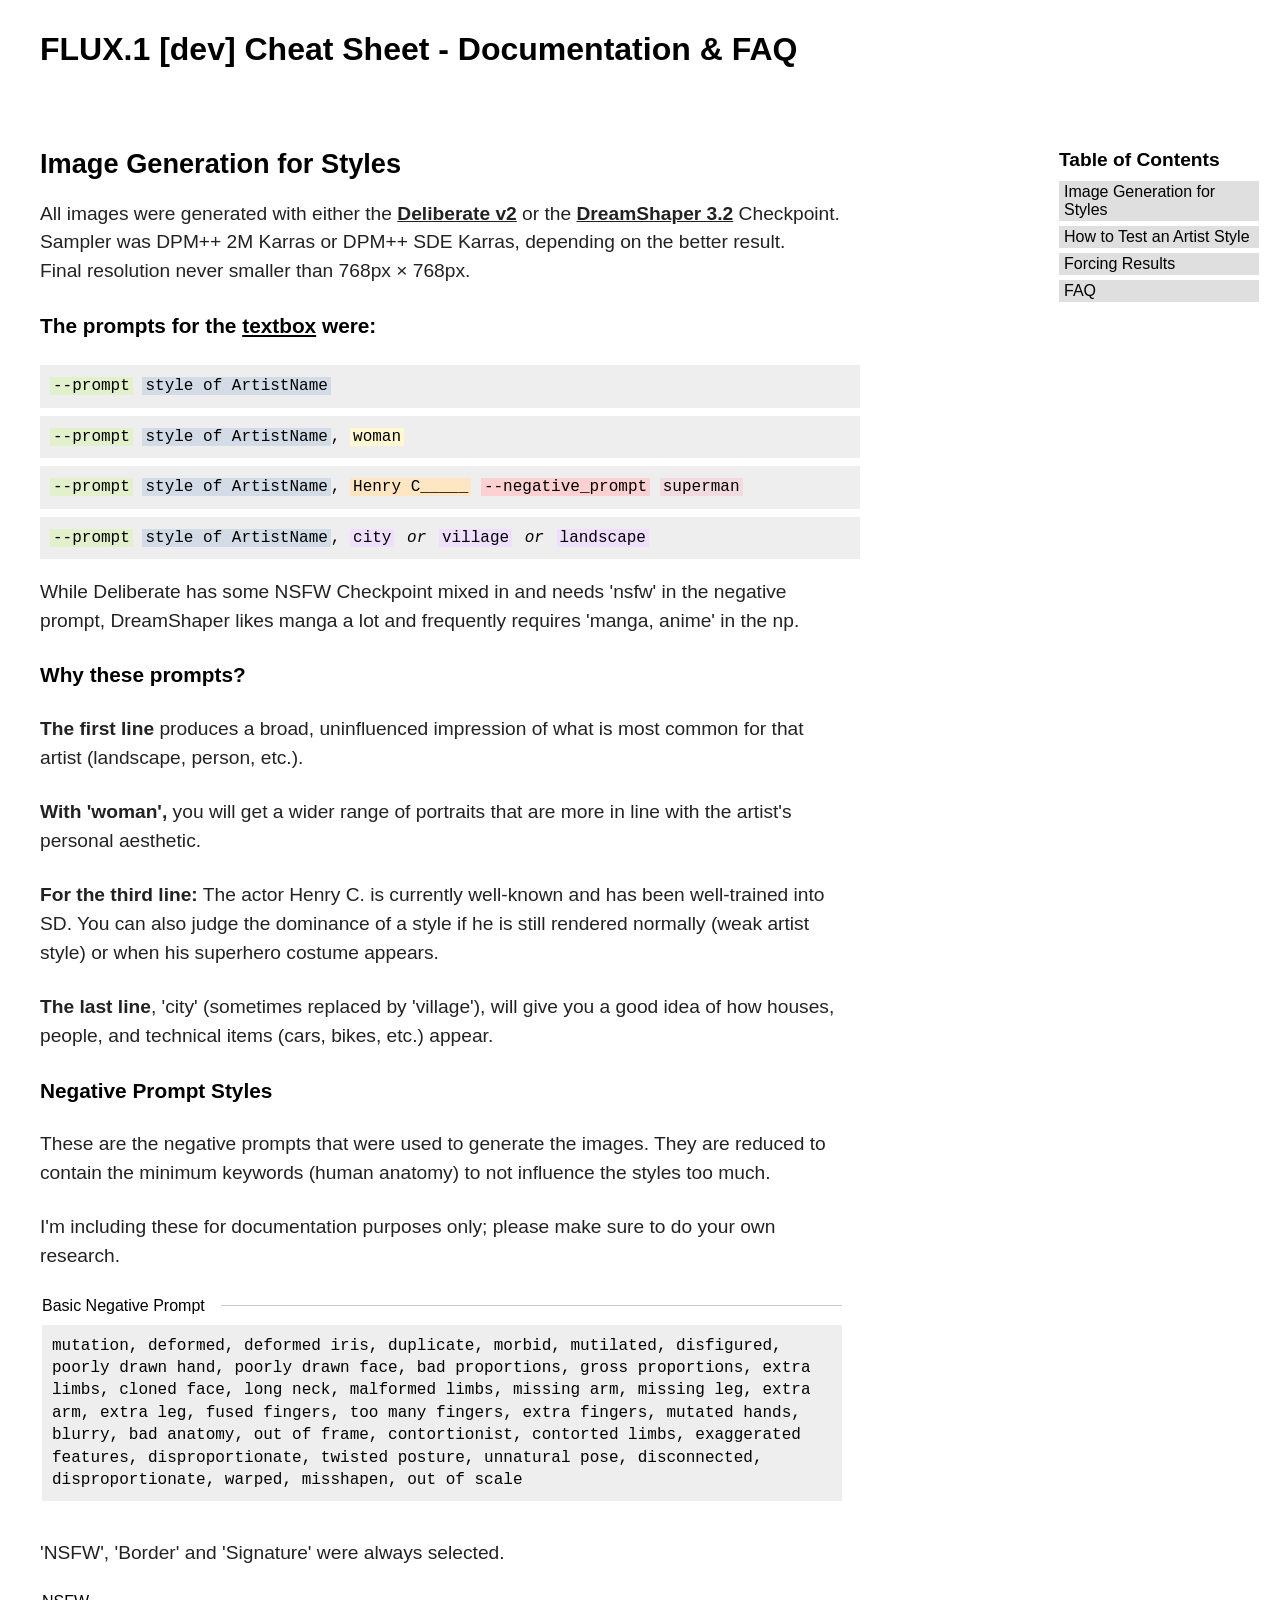
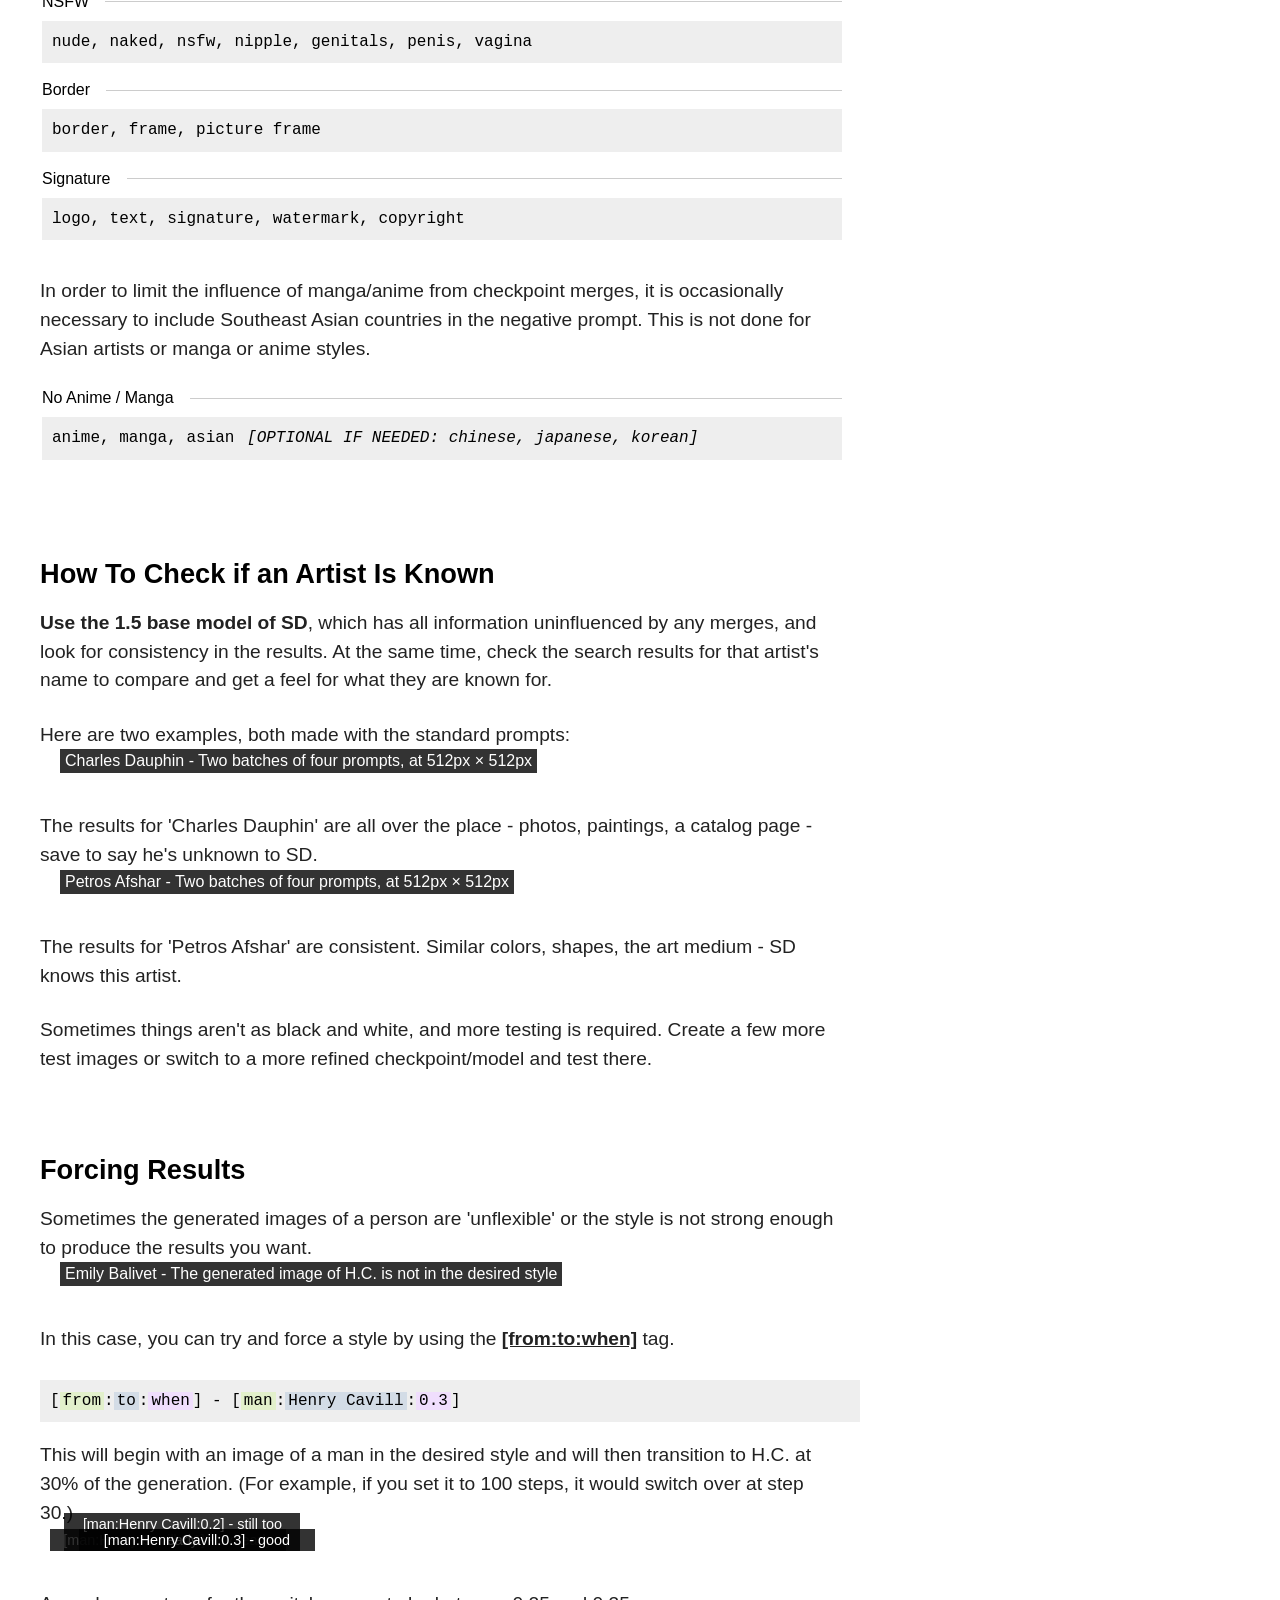
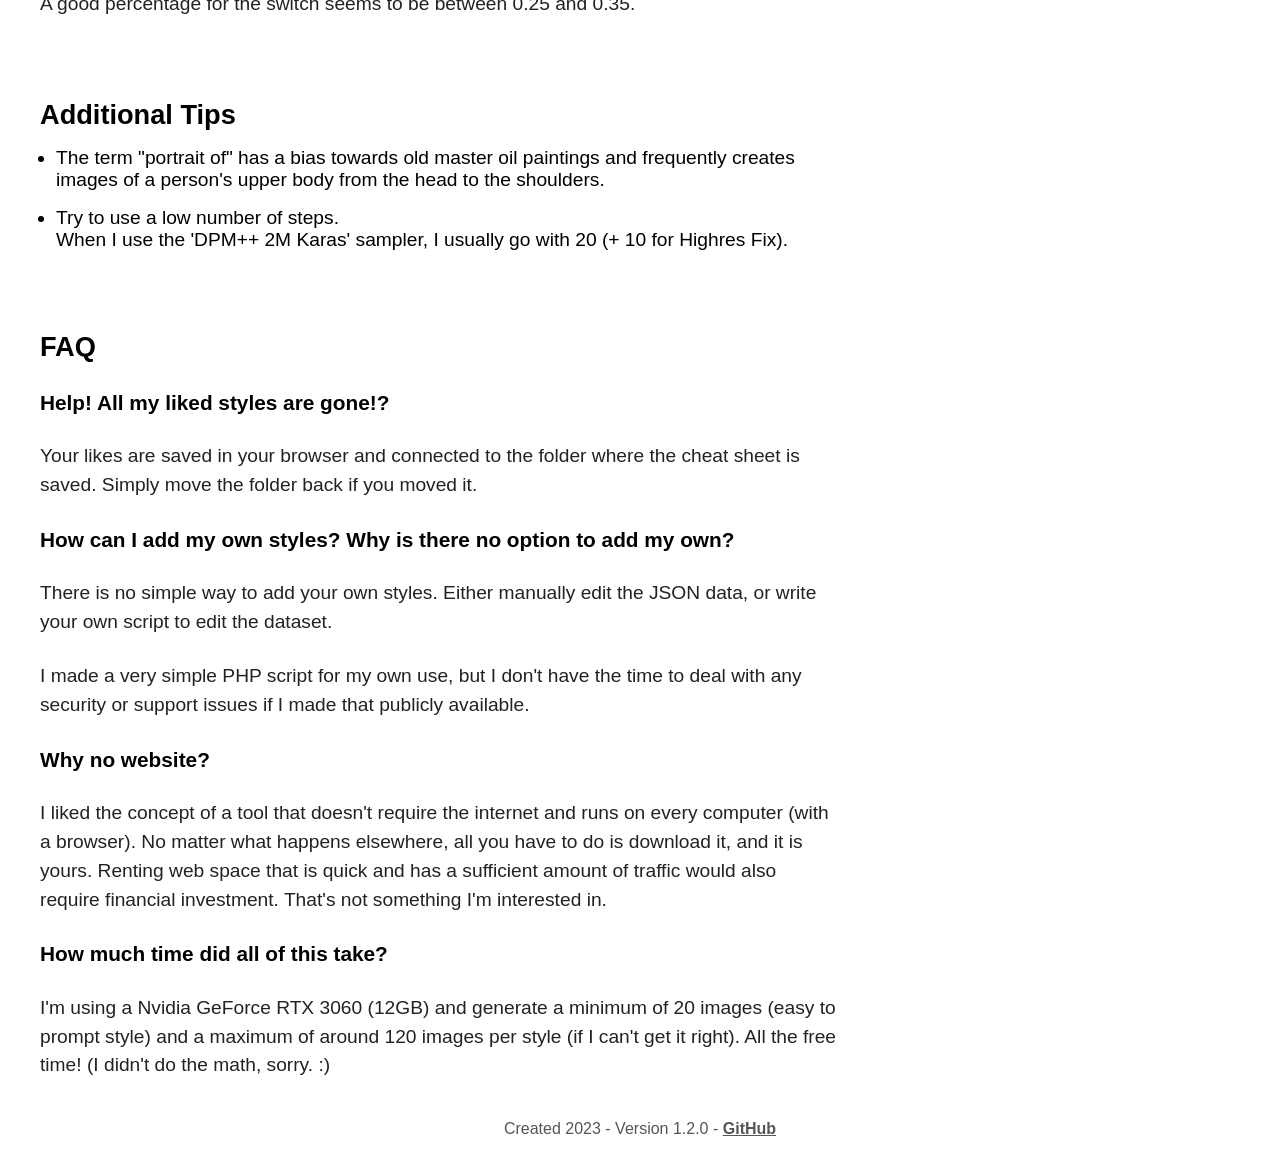
==== documentation/index.html @ 7daa6815 "Begin adaptation to Flux" ====
<!DOCTYPE html>
<html>
  <head>
    <meta charset="utf-8" />
    <title>FLUX.1 [dev] - Cheat Sheet</title>
    <link href="../img/other/favicon.ico" rel="icon" type="image/x-icon" />
    <script src="../src/lazyload.min.js"></script>
    <style>
      /* roboto-condensed-regular - latin */
      @font-face {
        font-display: swap;
        font-family: "Roboto Condensed";
        font-style: normal;
        font-weight: 400;
        src: url("../fonts/roboto-condensed-v25-latin-regular.eot"); /* IE9 Compat Modes */
        src: url("../fonts/roboto-condensed-v25-latin-regular.eot?#iefix")
            format("embedded-opentype"),
          /* IE6-IE8 */ url("../fonts/roboto-condensed-v25-latin-regular.woff2")
            format("woff2"),
          /* Super Modern Browsers */
            url("../fonts/roboto-condensed-v25-latin-regular.woff")
            format("woff"),
          /* Modern Browsers */
            url("../fonts/roboto-condensed-v25-latin-regular.ttf")
            format("truetype"),
          /* Safari, Android, iOS */
            url("../fonts/roboto-condensed-v25-latin-regular.svg#RobotoCondensed")
            format("svg"); /* Legacy iOS */
      }

      /* roboto-condensed-700 - latin */
      @font-face {
        font-display: swap;
        font-family: "Roboto Condensed";
        font-style: normal;
        font-weight: 700;
        src: url("../fonts/roboto-condensed-v25-latin-700.eot"); /* IE9 Compat Modes */
        src: url("../fonts/roboto-condensed-v25-latin-700.eot?#iefix")
            format("embedded-opentype"),
          /* IE6-IE8 */ url("../fonts/roboto-condensed-v25-latin-700.woff2")
            format("woff2"),
          /* Super Modern Browsers */
            url("../fonts/roboto-condensed-v25-latin-700.woff") format("woff"),
          /* Modern Browsers */
            url("../fonts/roboto-condensed-v25-latin-700.ttf")
            format("truetype"),
          /* Safari, Android, iOS */
            url("../fonts/roboto-condensed-v25-latin-700.svg#RobotoCondensed")
            format("svg"); /* Legacy iOS */
      }

      /* roboto-slab-regular - latin */
      @font-face {
        font-display: swap;
        font-family: "Roboto Slab";
        font-style: normal;
        font-weight: 400;
        src: url("../fonts/roboto-slab-v24-latin-regular.eot"); /* IE9 Compat Modes */
        src: url("../fonts/roboto-slab-v24-latin-regular.eot?#iefix")
            format("embedded-opentype"),
          /* IE6-IE8 */ url("../fonts/roboto-slab-v24-latin-regular.woff2")
            format("woff2"),
          /* Super Modern Browsers */
            url("../fonts/roboto-slab-v24-latin-regular.woff") format("woff"),
          /* Modern Browsers */
            url("../fonts/roboto-slab-v24-latin-regular.ttf") format("truetype"),
          /* Safari, Android, iOS */
            url("../fonts/roboto-slab-v24-latin-regular.svg#RobotoSlab")
            format("svg"); /* Legacy iOS */
      }

      html {
      }
      body {
        margin: 0;
        padding: 0;
        font-family: Gotham, "Helvetica Neue", Helvetica, Arial, "sans-serif";
        background-color: var(--bgr);
      }
      * {
        font-family: "Roboto Condensed", Gotham, "Helvetica Neue", Helvetica,
          Arial, sans-serif;
        color: var(--ow);
      }

      h1 {
        font-size: 2rem;
      }
      h3 {
        margin: 5rem 0 1rem 0;
        padding: 0;
        font-size: 1.7rem;
      }
      h4 {
        font-size: 1.3rem;
      }

      header {
        padding: 10px 40px 0 40px;
      }
      section {
        margin: 40px;
      }
      footer {
        padding: 0 0 20px;
        text-align: center;
        color: #555;
      }

      #selectmore {
        margin: 0;
        padding: 0 0 20px 60px;
        color: #666;
        font-style: italic;
      }
      #allthestyles {
        overflow-x: auto;
      }

      p {
        margin-bottom: 1.6rem;
        max-width: 800px;
        font-size: 1.2rem;
        line-height: 1.5;
        color: #222;
      }
      a {
        font-weight: 700;
      }
      a:hover {
        text-decoration: none;
      }

      ul {
        margin: 0;
        padding: 0;
      }
      ul li {
        margin: 0 0 1rem 1rem;
        padding: 0;
        max-width: 800px;
        font-size: 1.2rem;
      }

      figure {
        position: relative;
        margin: 0;
        padding: 0;
      }
      figure.wide {
        width: 100%;
        max-width: 800px;
      }
      figcaption {
        position: absolute;
        left: 20px;
        bottom: 20px;
        padding: 3px 5px;
        background-color: rgba(0, 0, 0, 0.8);
        font-size: 1rem;
        color: white;
      }
      .gallery figure {
        display: inline-block;
        margin: 0 10px 0 0;
      }
      .gallery figure figcaption {
        left: 10px;
        bottom: 20px;
        width: 226px;
        font-size: 0.9rem;
        text-align: center;
      }

      code {
        display: block;
        max-width: 800px;
        margin: 0 0 0.5rem 0;
        padding: 10px;
        line-height: 1.4;
        font-family: Consolas, "courier new";
        font-size: 1rem;
        background-color: #eee;
      }
      code span,
      code i,
      code em,
      code strong {
        font-family: inherit;
        padding: 0 3px;
      }
      code .code-prompt {
        background-color: #e2f0cb;
      }
      code .code-negprompt {
        background-color: #fdd1d2;
      }
      code .code-negkw {
        background-color: #f2dbe0;
      }
      code .code-style {
        background-color: #d3dce6;
      }
      code .code-kw1 {
        background-color: #fff8d1;
      }
      code .code-kw2 {
        background-color: #ffe6c2;
      }
      code .code-kw3 {
        background-color: #f0defd;
      }

      fieldset {
        max-width: 800px;
        padding: 10px 0;
        border: none;
        border-top: 1px solid #ccc;
      }
      legend {
        padding: 0 1rem 0 0;
      }

      aside {
        max-width: 800px;
        margin: 0 40px;
        background-color: rgba(255, 255, 255, 0.7);
      }
      aside h4 {
        margin: 0 0 10px 0;
        font-size: 1.2rem;
      }
      aside a {
        display: block;
        margin: 0 0 5px 0;
        padding: 2px 5px;
        font-weight: 400;
        text-decoration: none;
        background-color: rgba(175, 175, 175, 0.4);
      }
      aside a:hover {
        background-color: rgba(146, 146, 146, 0.4);
      }

      @media screen and (min-width: 1000px) {
        aside {
          position: fixed;
          top: 9rem;
          right: 1rem;
          z-index: 999;
          margin: 0;
          padding: 5px;
          width: 200px;
        }
      }
    </style>
    <script type="text/javascript">
      document.addEventListener("DOMContentLoaded", function (event) {
        // Initialize Lazy Loading
        LL = new LazyLoad({});
      });
    </script>
  </head>
  <body>
    <header>
      <h1>FLUX.1 [dev] Cheat Sheet - Documentation &amp; FAQ</h1>
    </header>

    <aside>
      <h4>Table of Contents</h4>
      <a href="#generation">Image Generation for Styles</a>
      <a href="#artistcheck">How to Test an Artist Style</a>
      <a href="#forceresults">Forcing Results</a>
      <a href="#faq">FAQ</a>
    </aside>

    <section id="generation">
      <h3>Image Generation for Styles</h3>

      <p>
        All images were generated with either the
        <a href="https://huggingface.co/XpucT/Deliberate">Deliberate v2</a> or
        the
        <a href="https://huggingface.co/Lykon/DreamShaper">DreamShaper 3.2</a>
        Checkpoint.<br />Sampler was DPM++ 2M Karras or DPM++ SDE Karras,
        depending on the better result.<br />Final resolution never smaller than
        768px &times; 768px.
      </p>

      <h4>
        The prompts for the
        <a
          href="https://github.com/AUTOMATIC1111/stable-diffusion-webui/wiki/Features#prompts-from-file-or-textbox"
          >textbox</a
        >
        were:
      </h4>

      <code
        ><span class="code-prompt">--prompt</span>
        <span class="code-style">style of ArtistName</span></code
      >
      <code
        ><span class="code-prompt">--prompt</span>
        <span class="code-style">style of ArtistName</span>,
        <span class="code-kw1">woman</span></code
      >
      <code
        ><span class="code-prompt">--prompt</span>
        <span class="code-style">style of ArtistName</span>,
        <span class="code-kw2">Henry C_____</span>
        <span class="code-negprompt">--negative_prompt</span>
        <span class="code-negkw">superman</span></code
      >
      <code
        ><span class="code-prompt">--prompt</span>
        <span class="code-style">style of ArtistName</span>,
        <span class="code-kw3">city</span> <em>or</em>
        <span class="code-kw3">village</span> <em>or</em>
        <span class="code-kw3">landscape</span></code
      >

      <p>
        While Deliberate has some NSFW Checkpoint mixed in and needs 'nsfw' in
        the negative prompt, DreamShaper likes manga a lot and frequently
        requires 'manga, anime' in the np.
      </p>

      <h4>Why these prompts?</h4>

      <p>
        <strong>The first line</strong> produces a broad, uninfluenced
        impression of what is most common for that artist (landscape, person,
        etc.).
      </p>
      <p>
        <strong>With 'woman',</strong> you will get a wider range of portraits
        that are more in line with the artist's personal aesthetic.
      </p>
      <p>
        <strong>For the third line:</strong> The actor Henry C. is currently
        well-known and has been well-trained into SD. You can also judge the
        dominance of a style if he is still rendered normally (weak artist
        style) or when his superhero costume appears.
      </p>
      <p>
        <strong>The last line</strong>, 'city' (sometimes replaced by
        'village'), will give you a good idea of how houses, people, and
        technical items (cars, bikes, etc.) appear.
      </p>

      <h4>Negative Prompt Styles</h4>

      <p>
        These are the negative prompts that were used to generate the images.
        They are reduced to contain the minimum keywords (human anatomy) to not
        influence the styles too much.
      </p>

      <p>
        I'm including these for documentation purposes only; please make sure to
        do your own research.
      </p>

      <fieldset>
        <legend>Basic Negative Prompt</legend>
        <code
          >mutation, deformed, deformed iris, duplicate, morbid, mutilated,
          disfigured, poorly drawn hand, poorly drawn face, bad proportions,
          gross proportions, extra limbs, cloned face, long neck, malformed
          limbs, missing arm, missing leg, extra arm, extra leg, fused fingers,
          too many fingers, extra fingers, mutated hands, blurry, bad anatomy,
          out of frame, contortionist, contorted limbs, exaggerated features,
          disproportionate, twisted posture, unnatural pose, disconnected,
          disproportionate, warped, misshapen, out of scale</code
        >
      </fieldset>

      <p>'NSFW', 'Border' and 'Signature' were always selected.</p>

      <fieldset>
        <legend>NSFW</legend>
        <code>nude, naked, nsfw, nipple, genitals, penis, vagina</code>
      </fieldset>

      <fieldset>
        <legend>Border</legend>
        <code>border, frame, picture frame</code>
      </fieldset>

      <fieldset>
        <legend>Signature</legend>
        <code>logo, text, signature, watermark, copyright</code>
      </fieldset>

      <p>
        In order to limit the influence of manga/anime from checkpoint merges,
        it is occasionally necessary to include Southeast Asian countries in the
        negative prompt. This is not done for Asian artists or manga or anime
        styles.
      </p>

      <fieldset>
        <legend>No Anime / Manga</legend>
        <code
          >anime, manga, asian
          <em>[OPTIONAL IF NEEDED: chinese, japanese, korean]</em></code
        >
      </fieldset>
    </section>

    <section id="artistcheck">
      <h3>How To Check if an Artist Is Known</h3>

      <p>
        <strong>Use the 1.5 base model of SD</strong>, which has all information
        uninfluenced by any merges, and look for consistency in the results. At
        the same time, check the search results for that artist's name to
        compare and get a feel for what they are known for.
      </p>
      <p>Here are two examples, both made with the standard prompts:</p>

      <figure class="wide">
        <img
          class="lazy"
          data-src="img/stable-diffusion-artist-check-charles-dauphin.webp"
          width="100%"
          height="auto"
        />
        <figcaption>
          Charles Dauphin - Two batches of four prompts, at 512px &times; 512px
        </figcaption>
      </figure>

      <p>
        The results for 'Charles Dauphin' are all over the place - photos,
        paintings, a catalog page - save to say he's unknown to SD.
      </p>

      <figure class="wide">
        <img
          class="lazy"
          data-src="img/stable-diffusion-artist-check-petros-afshar.webp"
          width="100%"
          height="auto"
        />
        <figcaption>
          Petros Afshar - Two batches of four prompts, at 512px &times; 512px
        </figcaption>
      </figure>

      <p>
        The results for 'Petros Afshar' are consistent. Similar colors, shapes,
        the art medium - SD knows this artist.
      </p>

      <p>
        Sometimes things aren't as black and white, and more testing is
        required. Create a few more test images or switch to a more refined
        checkpoint/model and test there.
      </p>
    </section>

    <section id="forceresults">
      <h3>Forcing Results</h3>

      <p>
        Sometimes the generated images of a person are 'unflexible' or the style
        is not strong enough to produce the results you want.
      </p>

      <figure class="wide">
        <img
          class="lazy"
          data-src="img/stable-diffusion-artist-check-emily-balivet-h-c-problem.webp"
          width="100%"
          height="auto"
        />
        <figcaption>
          Emily Balivet - The generated image of H.C. is not in the desired
          style
        </figcaption>
      </figure>

      <p>
        In this case, you can try and force a style by using the
        <a
          href="https://github.com/AUTOMATIC1111/stable-diffusion-webui/wiki/Features#prompt-editing"
          >[from:to:when]</a
        >
        tag.
      </p>

      <code
        >[<span class="code-prompt">from</span>:<span class="code-style"
          >to</span
        >:<span class="code-kw3">when</span>] - [<span class="code-prompt"
          >man</span
        >:<span class="code-style">Henry Cavill</span>:<span class="code-kw3"
          >0.3</span
        >]</code
      >

      <p>
        This will begin with an image of a man in the desired style and will
        then transition to H.C. at 30% of the generation. (For example, if you
        set it to 100 steps, it would switch over at step 30.)
      </p>

      <div class="gallery">
        <figure>
          <img class="lazy" data-src="img/forced-style-01.webp" />
          <figcaption>[man:Henry Cavill:0.1] - too early</figcaption>
        </figure>

        <figure>
          <img class="lazy" data-src="img/forced-style-02.webp" />
          <figcaption>[man:Henry Cavill:0.2] - still too early</figcaption>
        </figure>

        <figure>
          <img class="lazy" data-src="img/forced-style-03.webp" />
          <figcaption>[man:Henry Cavill:0.3] - good</figcaption>
        </figure>
      </div>

      <p>A good percentage for the switch seems to be between 0.25 and 0.35.</p>
    </section>

    <section id="tipstricks">
      <h3>Additional Tips</h3>

      <ul>
        <li>
          The term "portrait of" has a bias towards old master oil paintings and
          frequently creates images of a person's upper body from the head to
          the shoulders.
        </li>
        <li>
          Try to use a low number of steps.<br />When I use the 'DPM++ 2M Karas'
          sampler, I usually go with 20 (+ 10 for Highres Fix).
        </li>
      </ul>
    </section>

    <section id="faq">
      <h3>FAQ</h3>

      <h4>Help! All my liked styles are gone!?</h4>

      <p>
        Your likes are saved in your browser and connected to the folder where
        the cheat sheet is saved. Simply move the folder back if you moved it.
      </p>

      <h4>
        How can I add my own styles? Why is there no option to add my own?
      </h4>

      <p>
        There is no simple way to add your own styles. Either manually edit the
        JSON data, or write your own script to edit the dataset.
      </p>
      <p>
        I made a very simple PHP script for my own use, but I don't have the
        time to deal with any security or support issues if I made that publicly
        available.
      </p>

      <h4>Why no website?</h4>

      <p>
        I liked the concept of a tool that doesn't require the internet and runs
        on every computer (with a browser). No matter what happens elsewhere,
        all you have to do is download it, and it is yours. Renting web space
        that is quick and has a sufficient amount of traffic would also require
        financial investment. That's not something I'm interested in.
      </p>

      <h4>How much time did all of this take?</h4>

      <p>
        I'm using a Nvidia GeForce RTX 3060 (12GB) and generate a minimum of 20
        images (easy to prompt style) and a maximum of around 120 images per
        style (if I can't get it right). All the free time! (I didn't do the
        math, sorry. :)
      </p>
    </section>

    <footer>
      Created 2023 - Version 1.2.0 -
      <a href="https://github.com/SupaGruen/StableDiffusion-CheatSheet"
        >GitHub</a
      >
    </footer>
  </body>
</html>
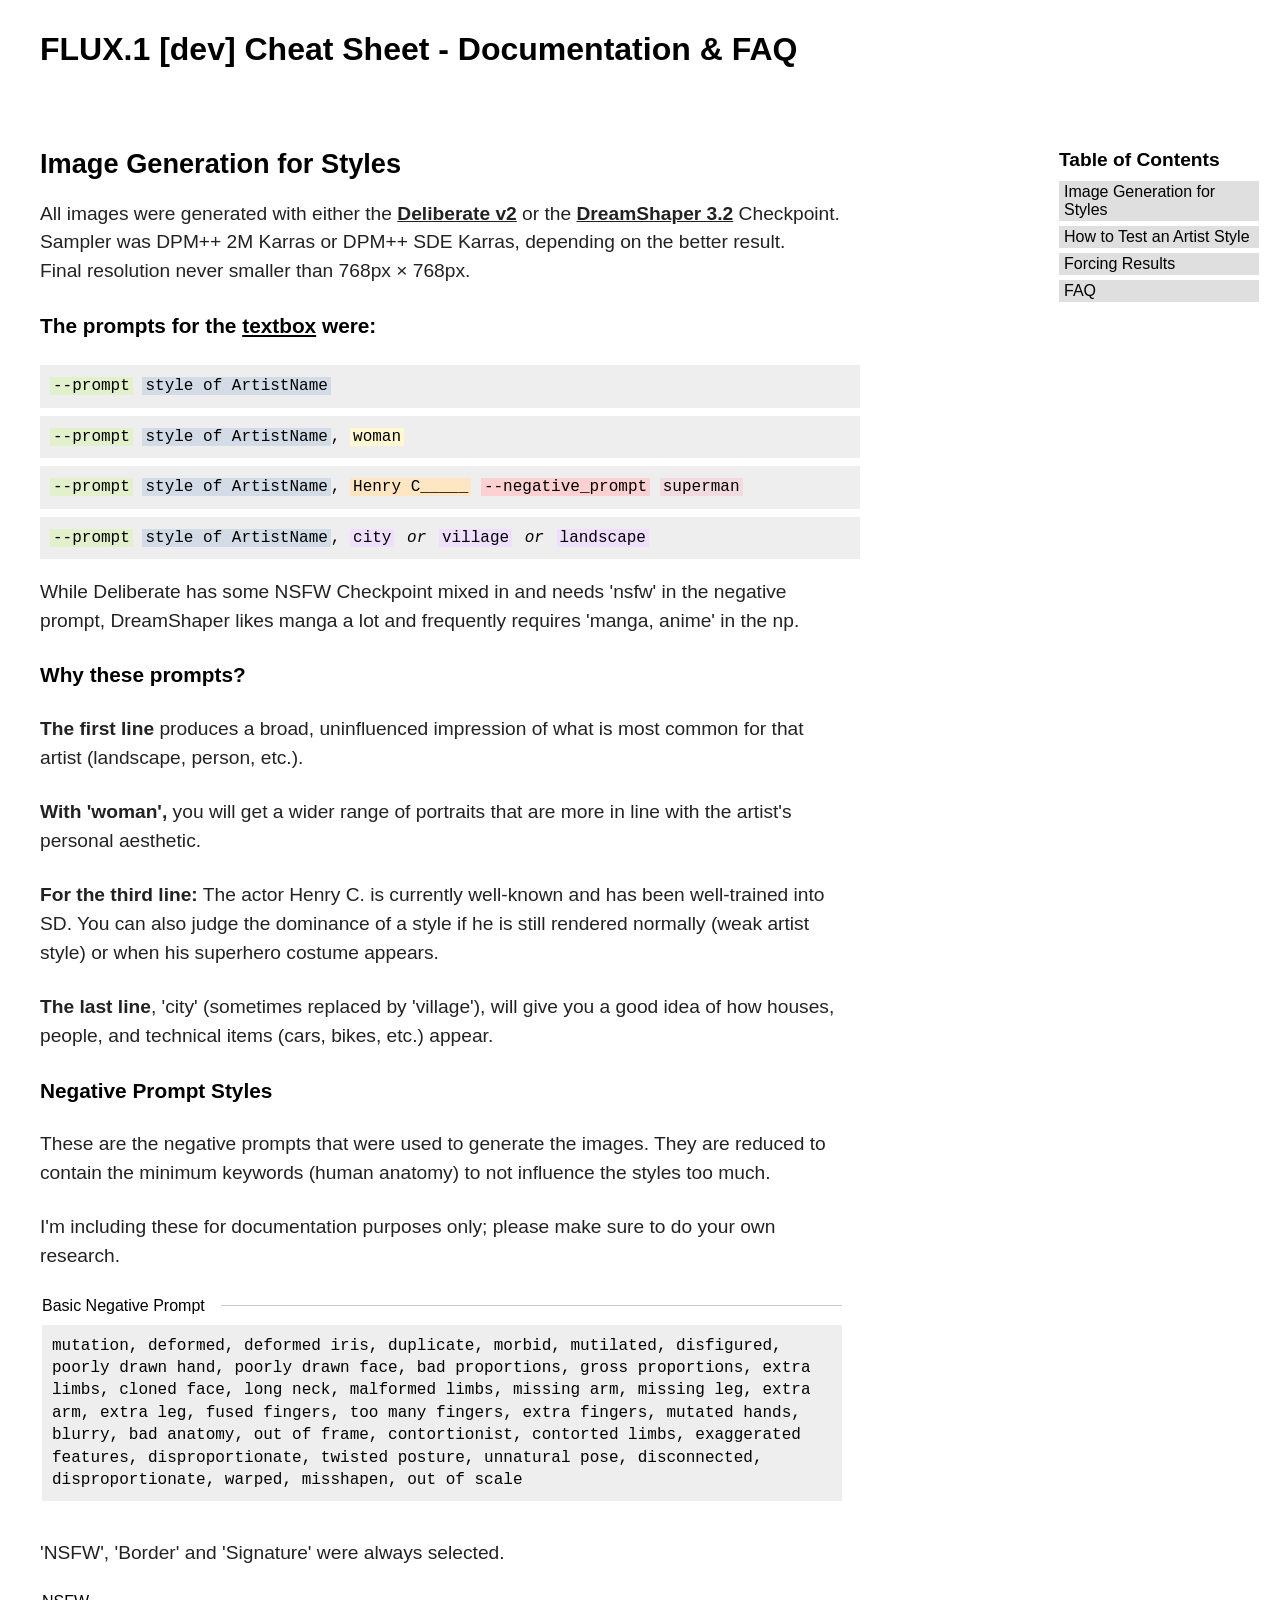
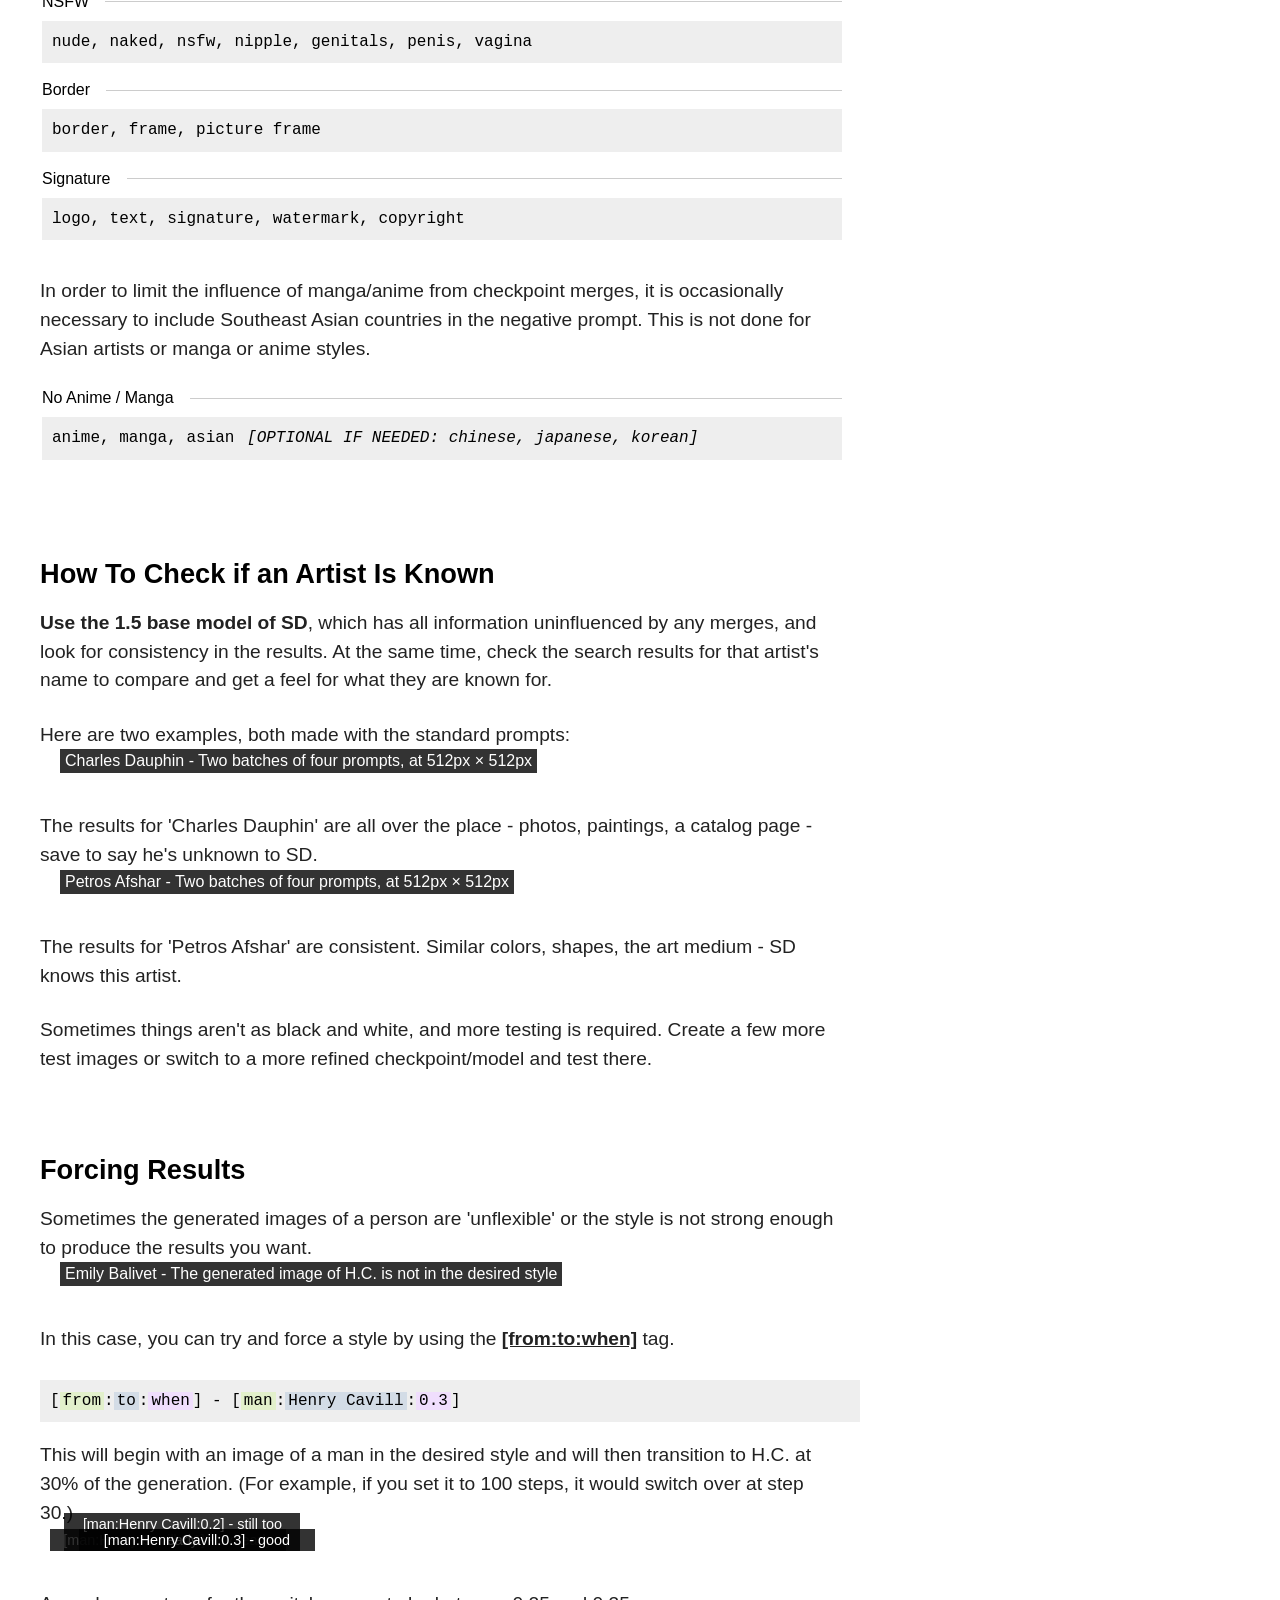
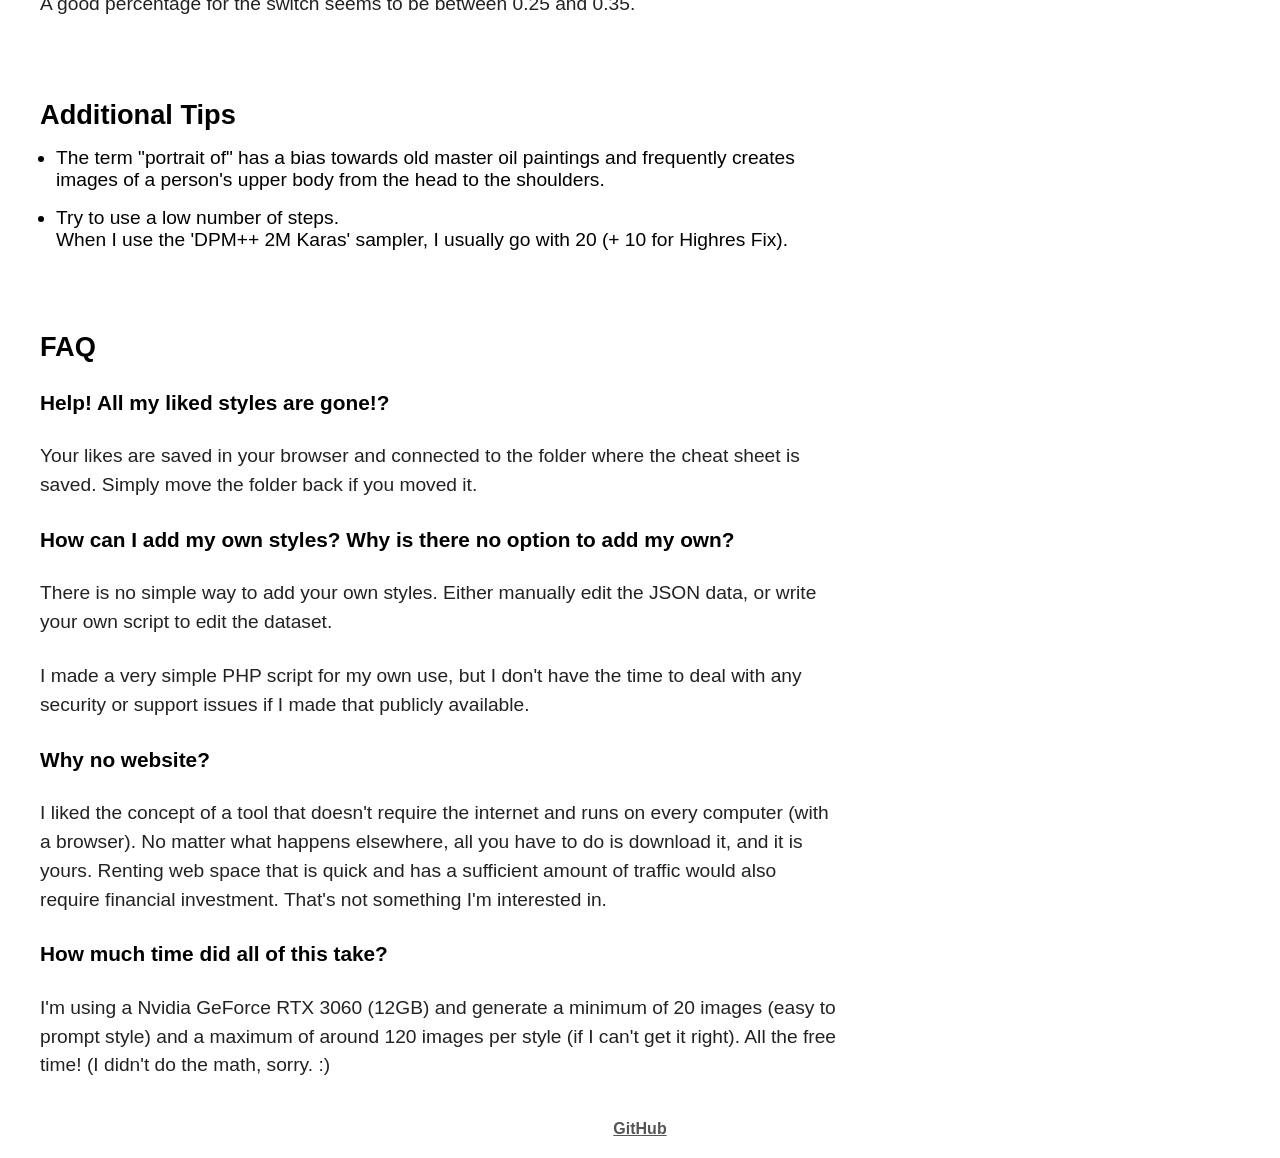
==== commit f2a817a0: "fix CORS issue, remove imports" ====
--- a/documentation/index.html
+++ b/documentation/index.html
@@ -588,10 +588,7 @@
     </section>
 
     <footer>
-      Created 2023 - Version 1.2.0 -
-      <a href="https://github.com/SupaGruen/StableDiffusion-CheatSheet"
-        >GitHub</a
-      >
+      <a href="https://github.com/andygock/FLUX-CheatSheet">GitHub</a>
     </footer>
   </body>
 </html>
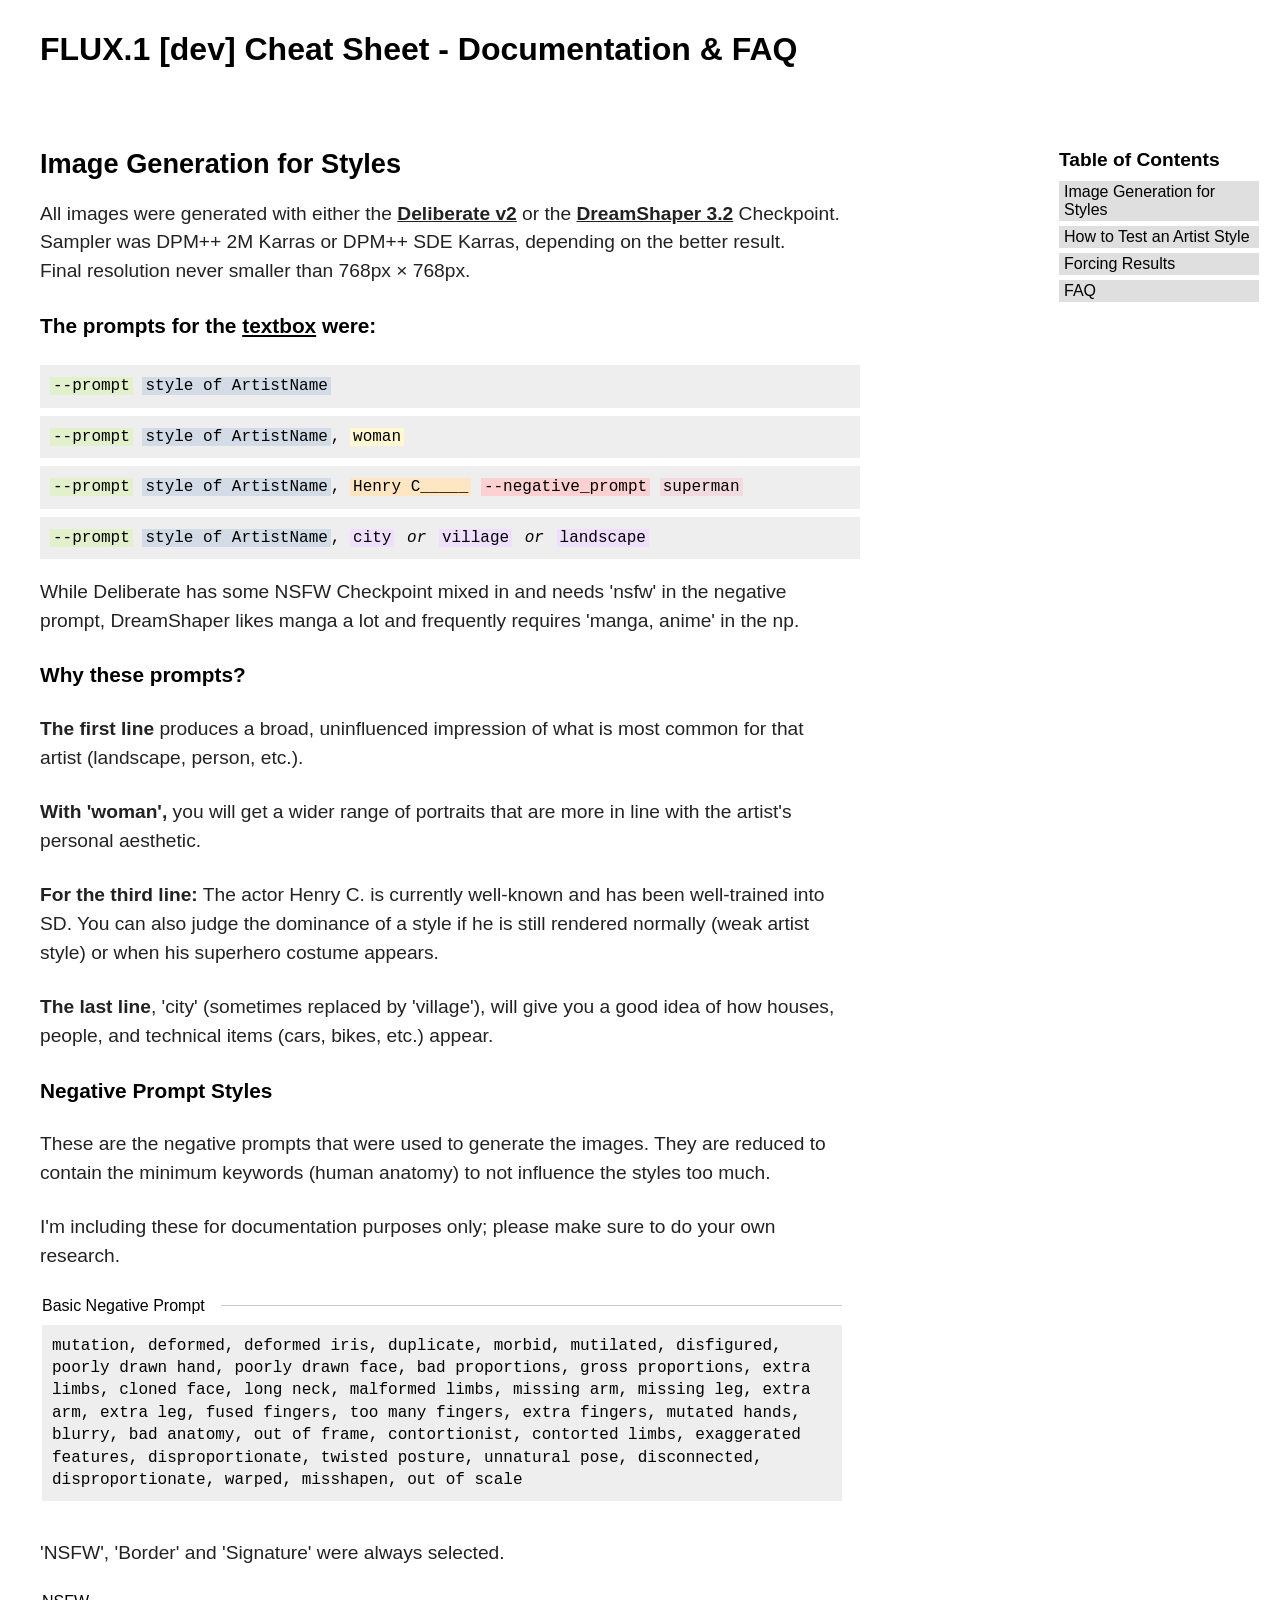
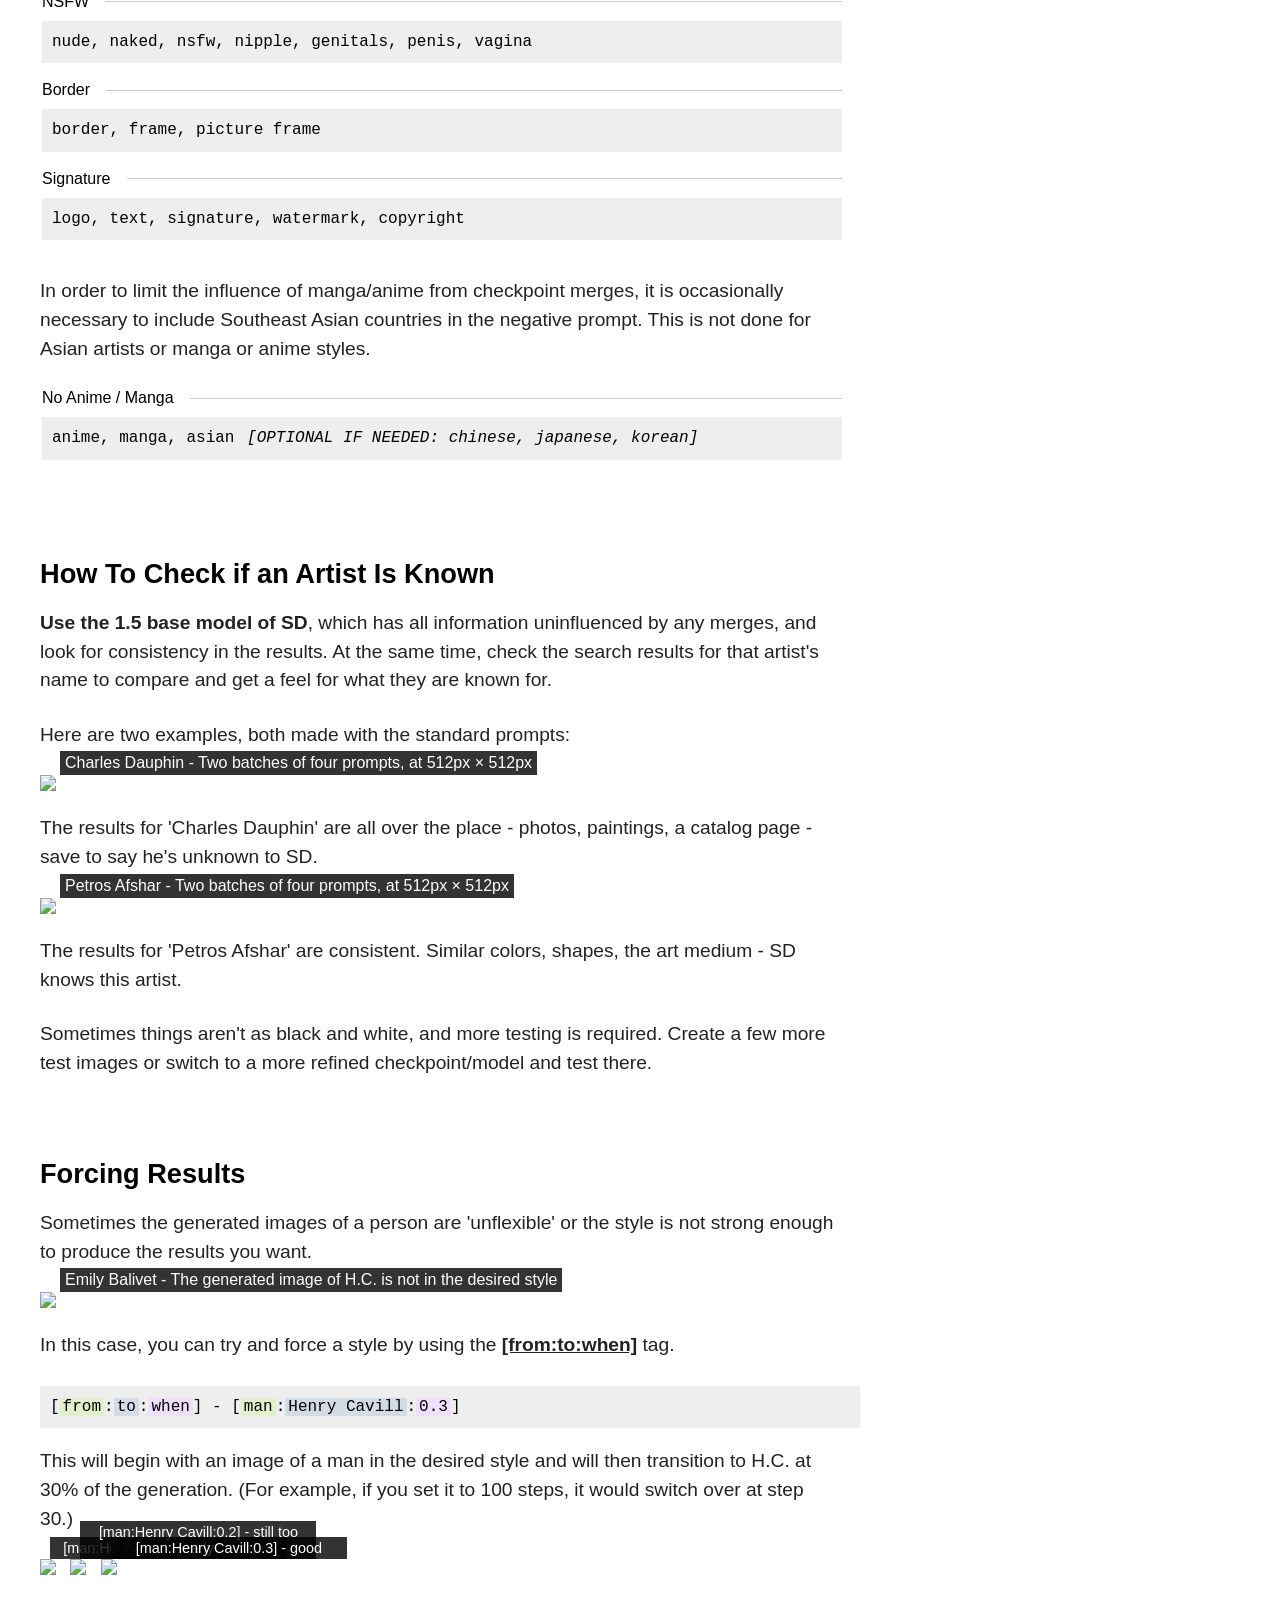
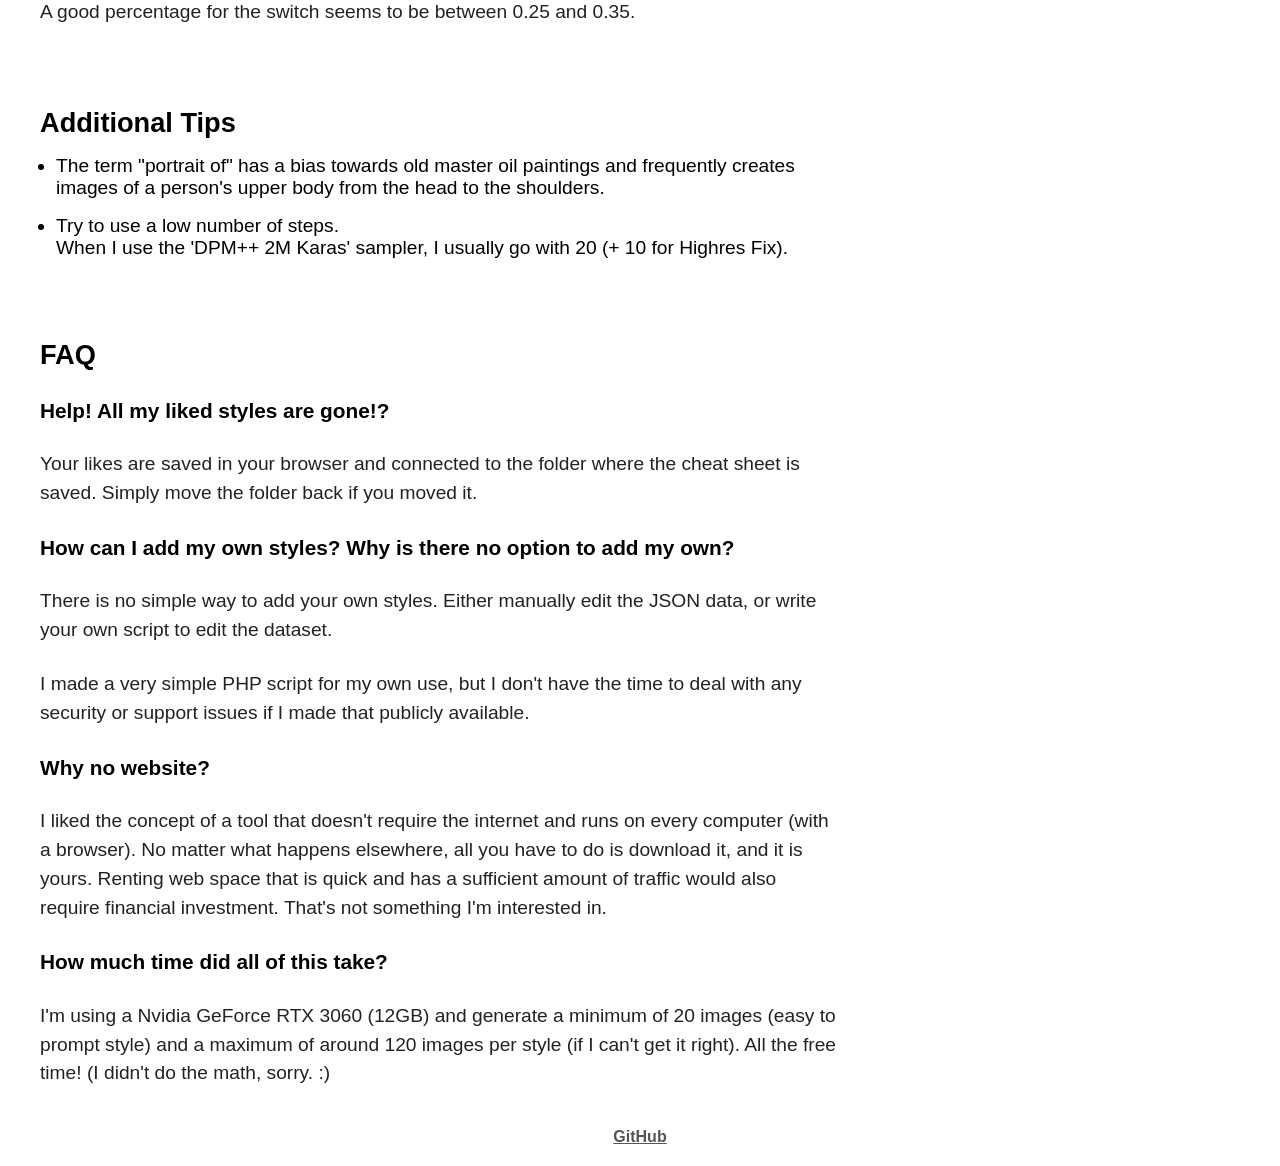
==== commit ab8f6f76: "major refactor, re-organise" ====
--- a/documentation/index.html
+++ b/documentation/index.html
@@ -4,7 +4,7 @@
     <meta charset="utf-8" />
     <title>FLUX.1 [dev] - Cheat Sheet</title>
     <link href="../img/other/favicon.ico" rel="icon" type="image/x-icon" />
-    <script src="../src/lazyload.min.js"></script>
+    <script src="../js/lazyload.min.js"></script>
     <style>
       /* roboto-condensed-regular - latin */
       @font-face {
@@ -588,7 +588,7 @@
     </section>
 
     <footer>
-      <a href="https://github.com/andygock/FLUX-CheatSheet">GitHub</a>
+      <a href="https://github.com/andygock/FLUX-Style-CheatSheet">GitHub</a>
     </footer>
   </body>
 </html>
